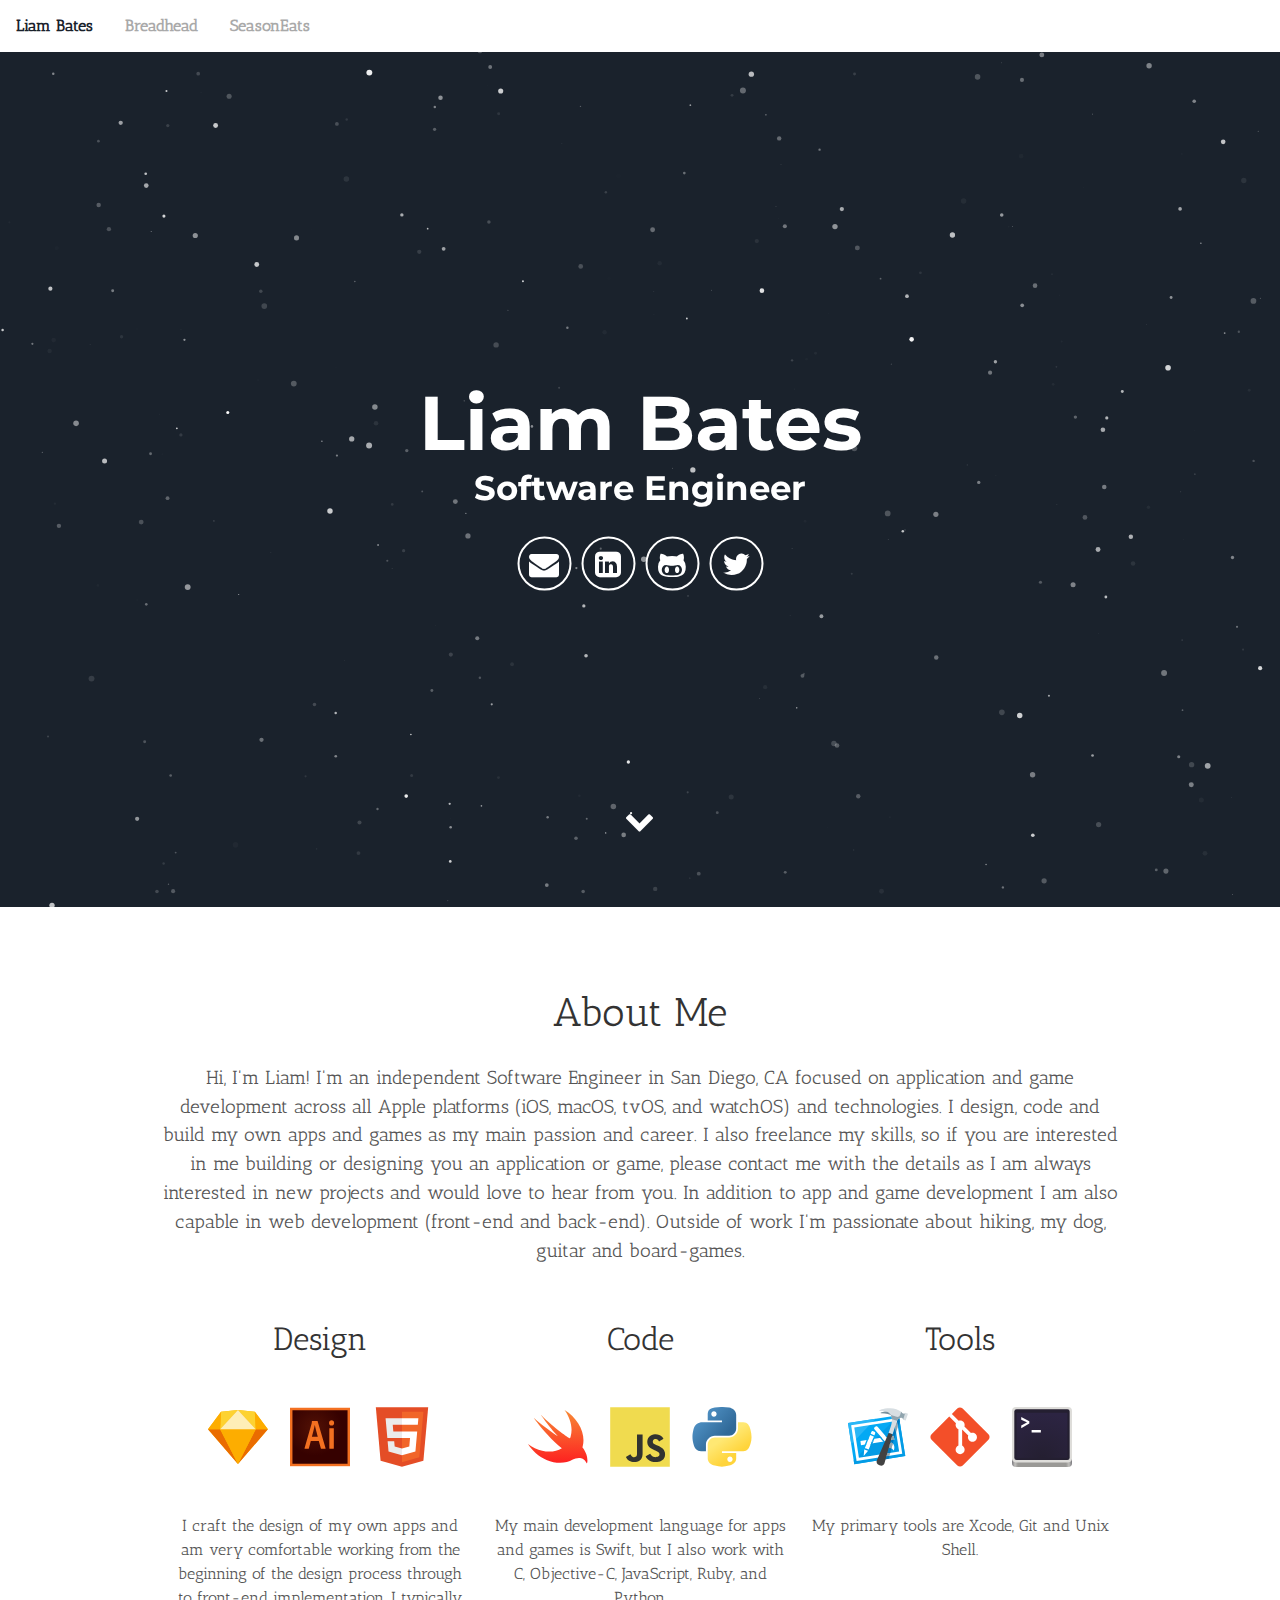
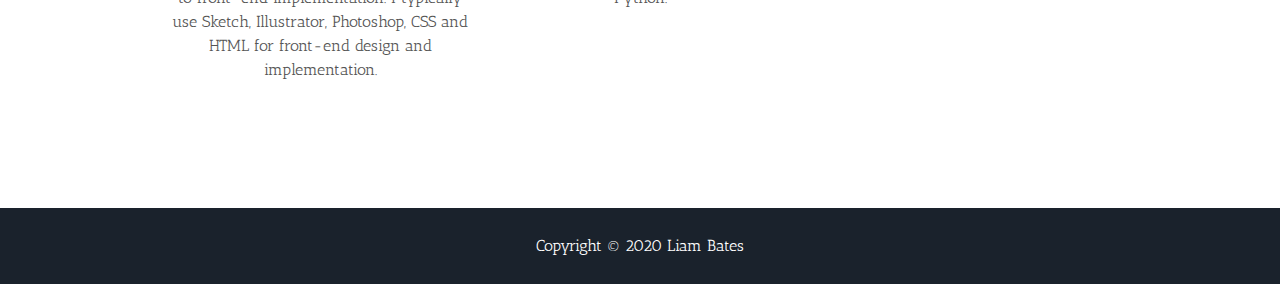
==== index.html @ 550f421d "SeasonEats added to Website" ====
<!DOCTYPE html>
<html lang="en">
   <head>
      <meta charset="utf-8">
      <meta http-equiv="X-UA-Compatible" content="IE=edge">
      <meta name="viewport" content="width=device-width, initial-scale=1">
      <title>Liam Bates</title>
      <meta name="description" content="Liam Bates Wesbite">
      <link rel="stylesheet" href="/assets/css/main.css">
      <link rel="shortcut icon" type="image/png" href="/assets/favicon.png">
      <link rel="apple-touch-icon" sizes="180x180" href="assets/apple-touch-icon.png">
   </head>
   <body>
    <div class="navbar">
      <ul>
        <li><a class="active" href="index.html">Liam Bates</a></li>
        <li><a href="breadhead.html">Breadhead</a></li>
        <li><a href="seasoneats.html">SeasonEats</a></li>
      </ul>
    </div>
      <div id="particles-js">
         <div class="header">
            <h1>
               <span class="site-title">Liam Bates</span>
               <span class="site-description">Software Engineer</span>
            </h1>
            <div class="header-icons">
               <a aria-label="Send Email" href="mailto:contact@liam-bates.com"><i class="icon fa fa-envelope"></i></a>
               <a aria-label="My LinkedIn" target="_blank" href="https://www.linkedin.com/in/liambates"><i class="icon fa fa-linkedin-square" aria-hidden="true"></i></a>
               <a aria-label="My Github" target="_blank" href="https://github.com/liam-bates"><i class="icon fa fa-github-alt" aria-hidden="true"></i></a>
               <a aria-label="My Twitter" target="_blank" href="https://twitter.com/liambates"><i class="icon fa fa-twitter" aria-hidden="true"></i></a>
            </div>
         </div>
         <a class="down" href="#about" data-scroll><i class="icon fa fa-chevron-down" aria-hidden="true"></i></a>
      </div>
      <section id="about">
         <div class="user-details">
            <h1>About Me</h1>
            <p>Hi, I'm Liam! I'm an independent Software Engineer in San Diego, CA focused on application and game development across all Apple platforms (iOS, macOS, tvOS, and watchOS) and technologies. I design, code and build my own apps and games as my main passion and career. I also freelance my skills, so if you are interested in me building or designing you an application or game, please contact me with the details as I am always interested in new projects and would love to hear from you. In addition to app and game development I am also capable in web development (front-end and back-end). Outside of work I'm passionate about hiking, my dog, guitar and board-games.</p>
         </div>
         <div class="user">
            <div class="tech">
               <h2>Design</h2>
               <object type="image/svg+xml" data="assets/svg/sketch.svg"></object>
               <object type="image/svg+xml" data="assets/svg/illustrator.svg"></object>
               <object type="image/svg+xml" data="assets/svg/html.svg"></object>
               <p>I craft the design of my own apps and am very comfortable working from the beginning of the design process through to front-end implementation. I typically use Sketch, Illustrator, Photoshop, CSS and HTML for front-end design and implementation.</p>
            </div>
            <div class="tech">
               <h2>Code</h2>
               <object type="image/svg+xml" data="assets/svg/swift.svg"></object>
               <object type="image/svg+xml" data="assets/svg/js.svg"></object>
               <object type="image/svg+xml" data="assets/svg/python.svg"></object>
               <p>My main development language for apps and games is Swift, but I also work with C, Objective-C, JavaScript, Ruby, and Python.</p>
            </div>
            <div class="tech">
               <h2>Tools</h2>
               <object type="image/svg+xml" data="assets/svg/xcode.svg"></object>
               <object type="image/svg+xml" data="assets/svg/git.svg"></object>
               <object type="image/svg+xml" data="assets/svg/terminal.svg"></object>
               <p>My primary tools are Xcode, Git and Unix Shell.</p>
            </div>
         </div>
      </section>
      <footer class="footer">
         <p>Copyright © 2020 Liam Bates</p>
      </footer>
      <script src="/assets/js/particles.min.js"></script>
      <script src="/assets/js/sweet-scroll.min.js"></script>
      <script src="/assets/js/main.js"></script>
   </body>
</html>
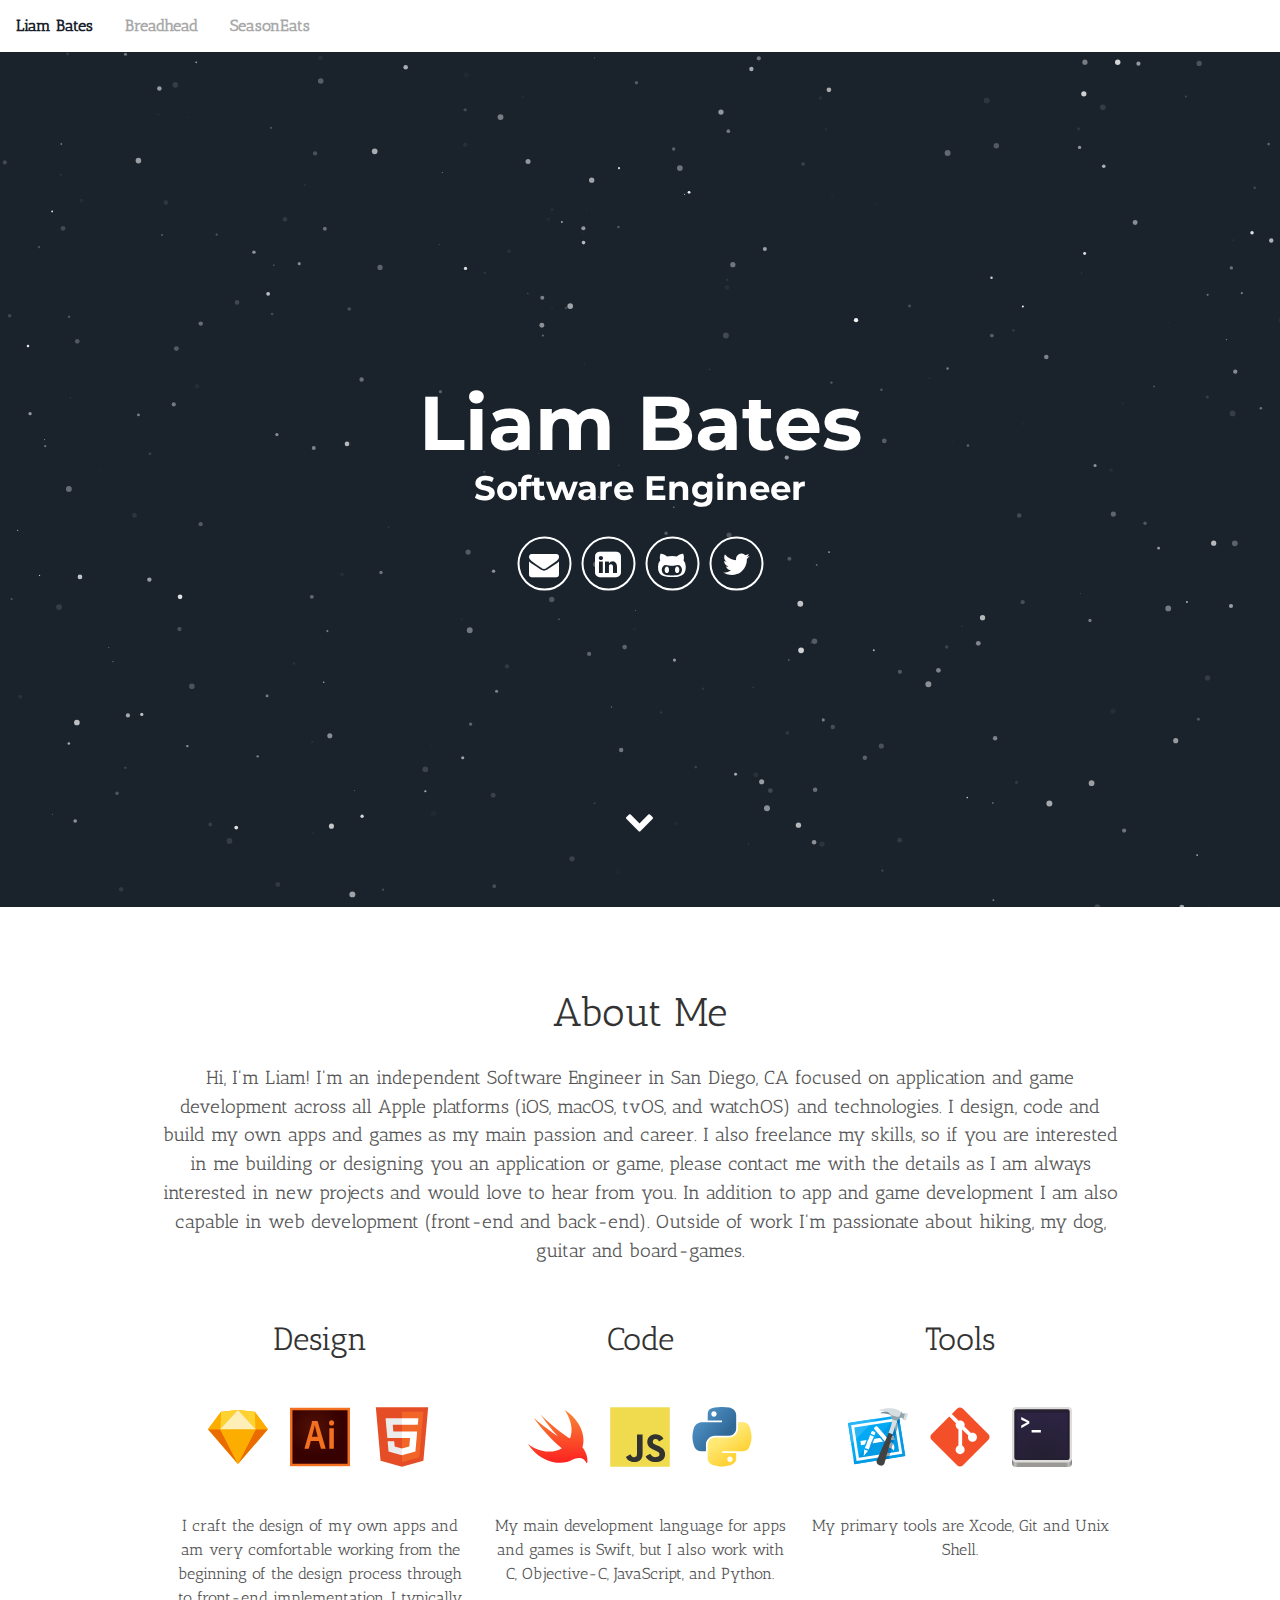
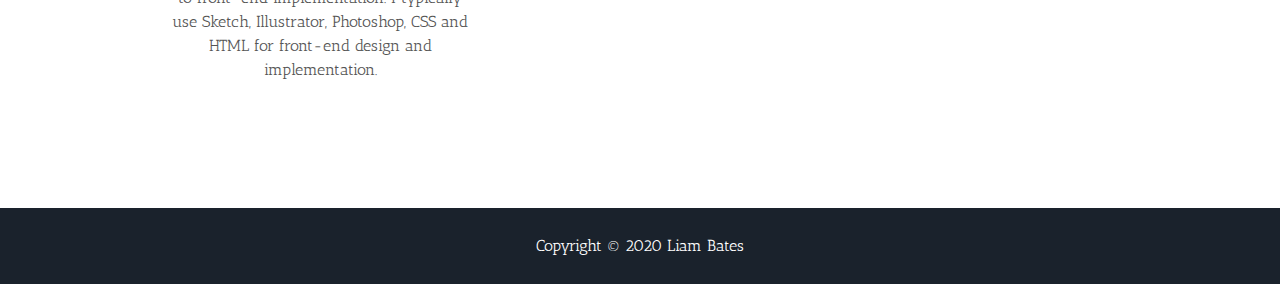
==== commit 11313a4e: "Responsive Navbar and PlantMinder privacy policy" ====
--- a/index.html
+++ b/index.html
@@ -11,13 +11,14 @@
       <link rel="apple-touch-icon" sizes="180x180" href="assets/apple-touch-icon.png">
    </head>
    <body>
-    <div class="navbar">
-      <ul>
-        <li><a class="active" href="index.html">Liam Bates</a></li>
-        <li><a href="breadhead.html">Breadhead</a></li>
-        <li><a href="seasoneats.html">SeasonEats</a></li>
-      </ul>
-    </div>
+      <div class="topnav" id="myTopnav">
+         <a class="active" href="index.html">Liam Bates</a>
+         <a href="breadhead.html">Breadhead</a>
+         <a href="seasoneats.html">SeasonEats</a>
+         <a href="javascript:void(0);" class="icon" onclick="showMenu()">
+            <i class="fa fa-bars"></i>
+         </a>
+      </div>
       <div id="particles-js">
          <div class="header">
             <h1>
@@ -51,7 +52,7 @@
                <object type="image/svg+xml" data="assets/svg/swift.svg"></object>
                <object type="image/svg+xml" data="assets/svg/js.svg"></object>
                <object type="image/svg+xml" data="assets/svg/python.svg"></object>
-               <p>My main development language for apps and games is Swift, but I also work with C, Objective-C, JavaScript, Ruby, and Python.</p>
+               <p>My main development language for apps and games is Swift, but I also work with C, Objective-C, JavaScript, and Python.</p>
             </div>
             <div class="tech">
                <h2>Tools</h2>
@@ -65,8 +66,8 @@
       <footer class="footer">
          <p>Copyright © 2020 Liam Bates</p>
       </footer>
-      <script src="/assets/js/particles.min.js"></script>
-      <script src="/assets/js/sweet-scroll.min.js"></script>
-      <script src="/assets/js/main.js"></script>
+      <script src="assets/js/particles.min.js"></script>
+      <script src="assets/js/sweet-scroll.min.js"></script>
+      <script src="assets/js/main.js"></script>
    </body>
 </html>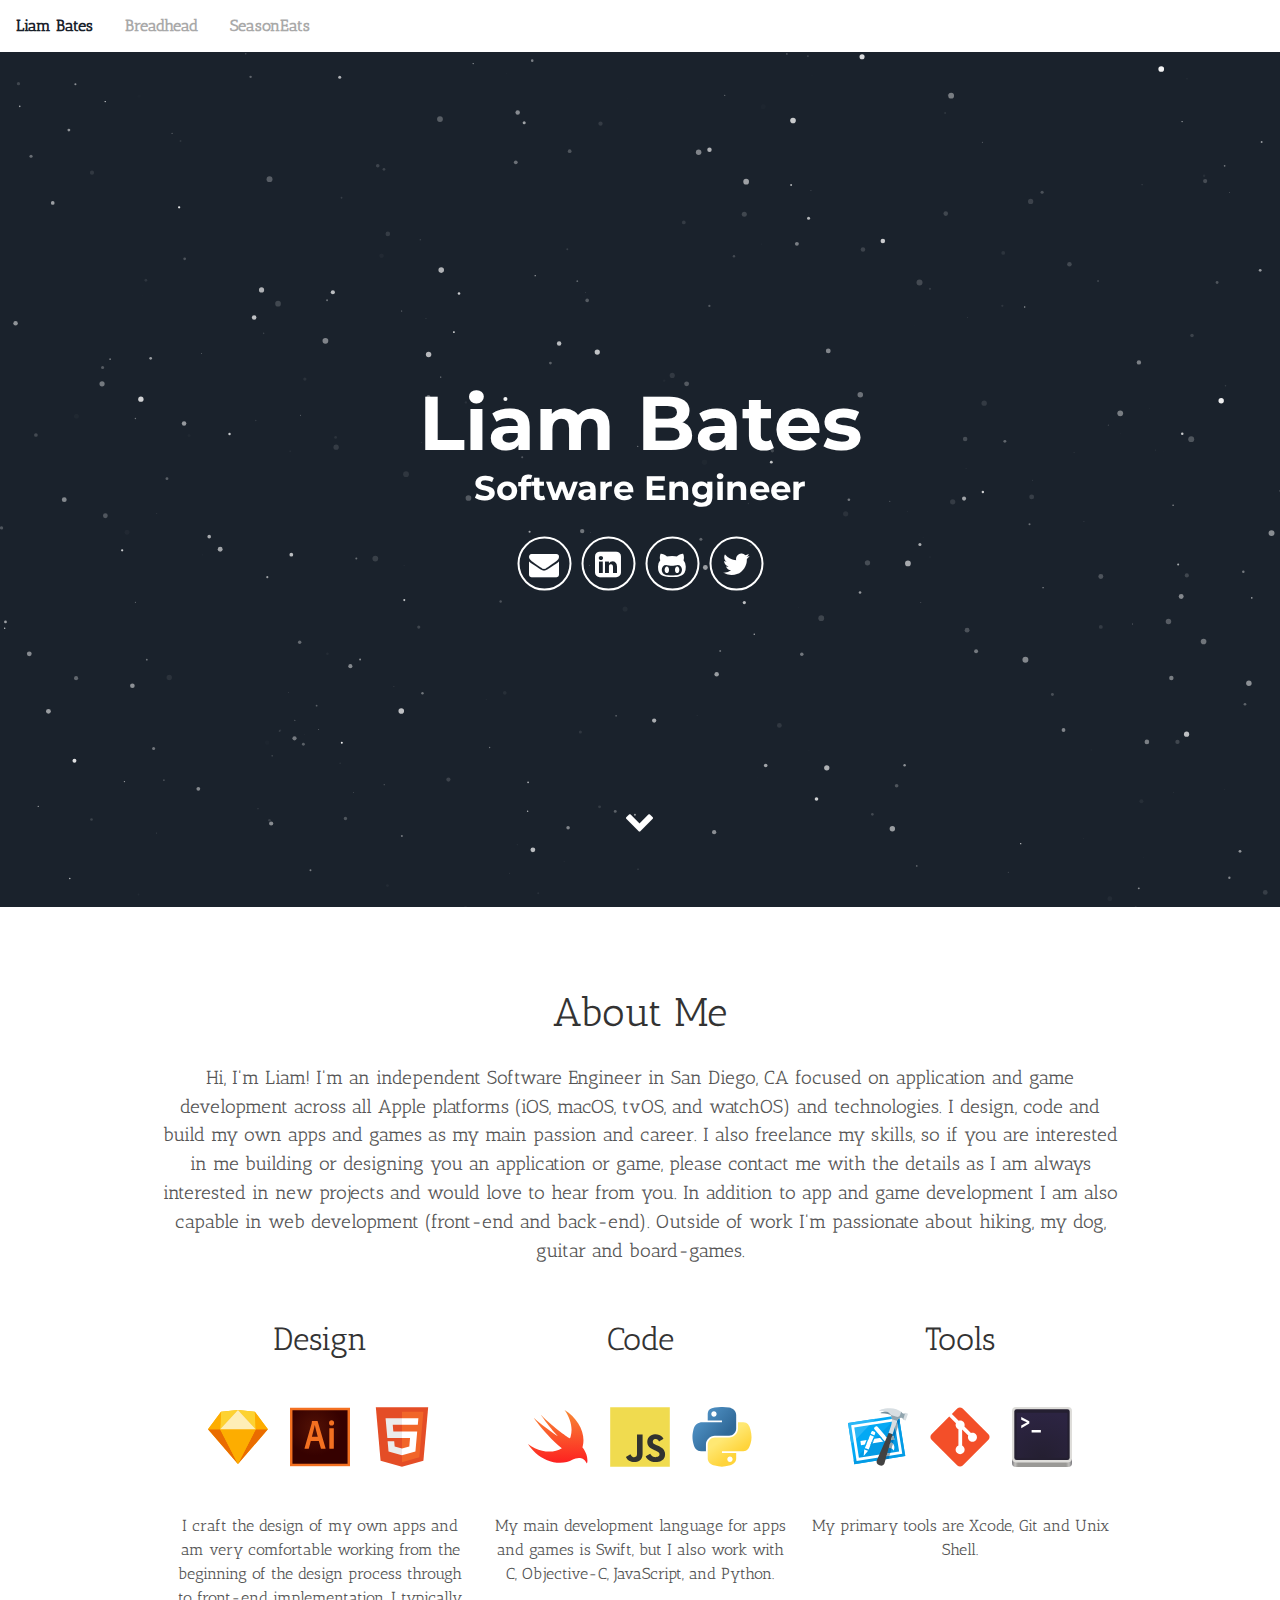
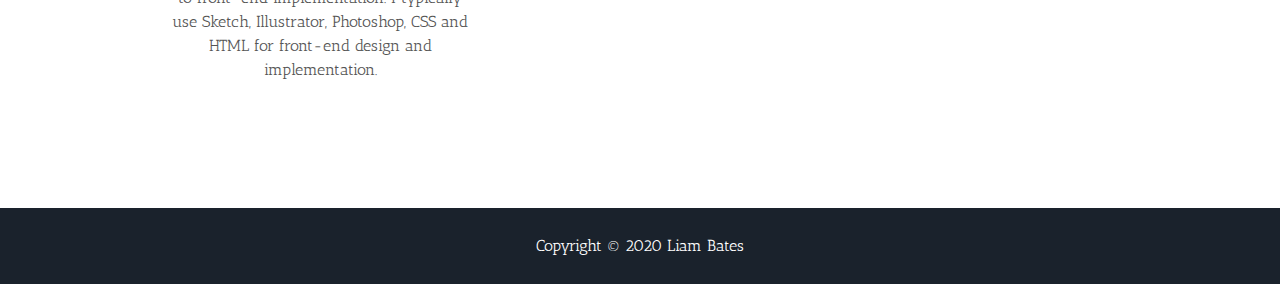
==== commit 47a862fa: "Fixed JS issue." ====
--- a/index.html
+++ b/index.html
@@ -66,6 +66,7 @@
       <footer class="footer">
          <p>Copyright © 2020 Liam Bates</p>
       </footer>
+      <script src="assets/js/show-menu.js"></script>
       <script src="assets/js/particles.min.js"></script>
       <script src="assets/js/sweet-scroll.min.js"></script>
       <script src="assets/js/main.js"></script>
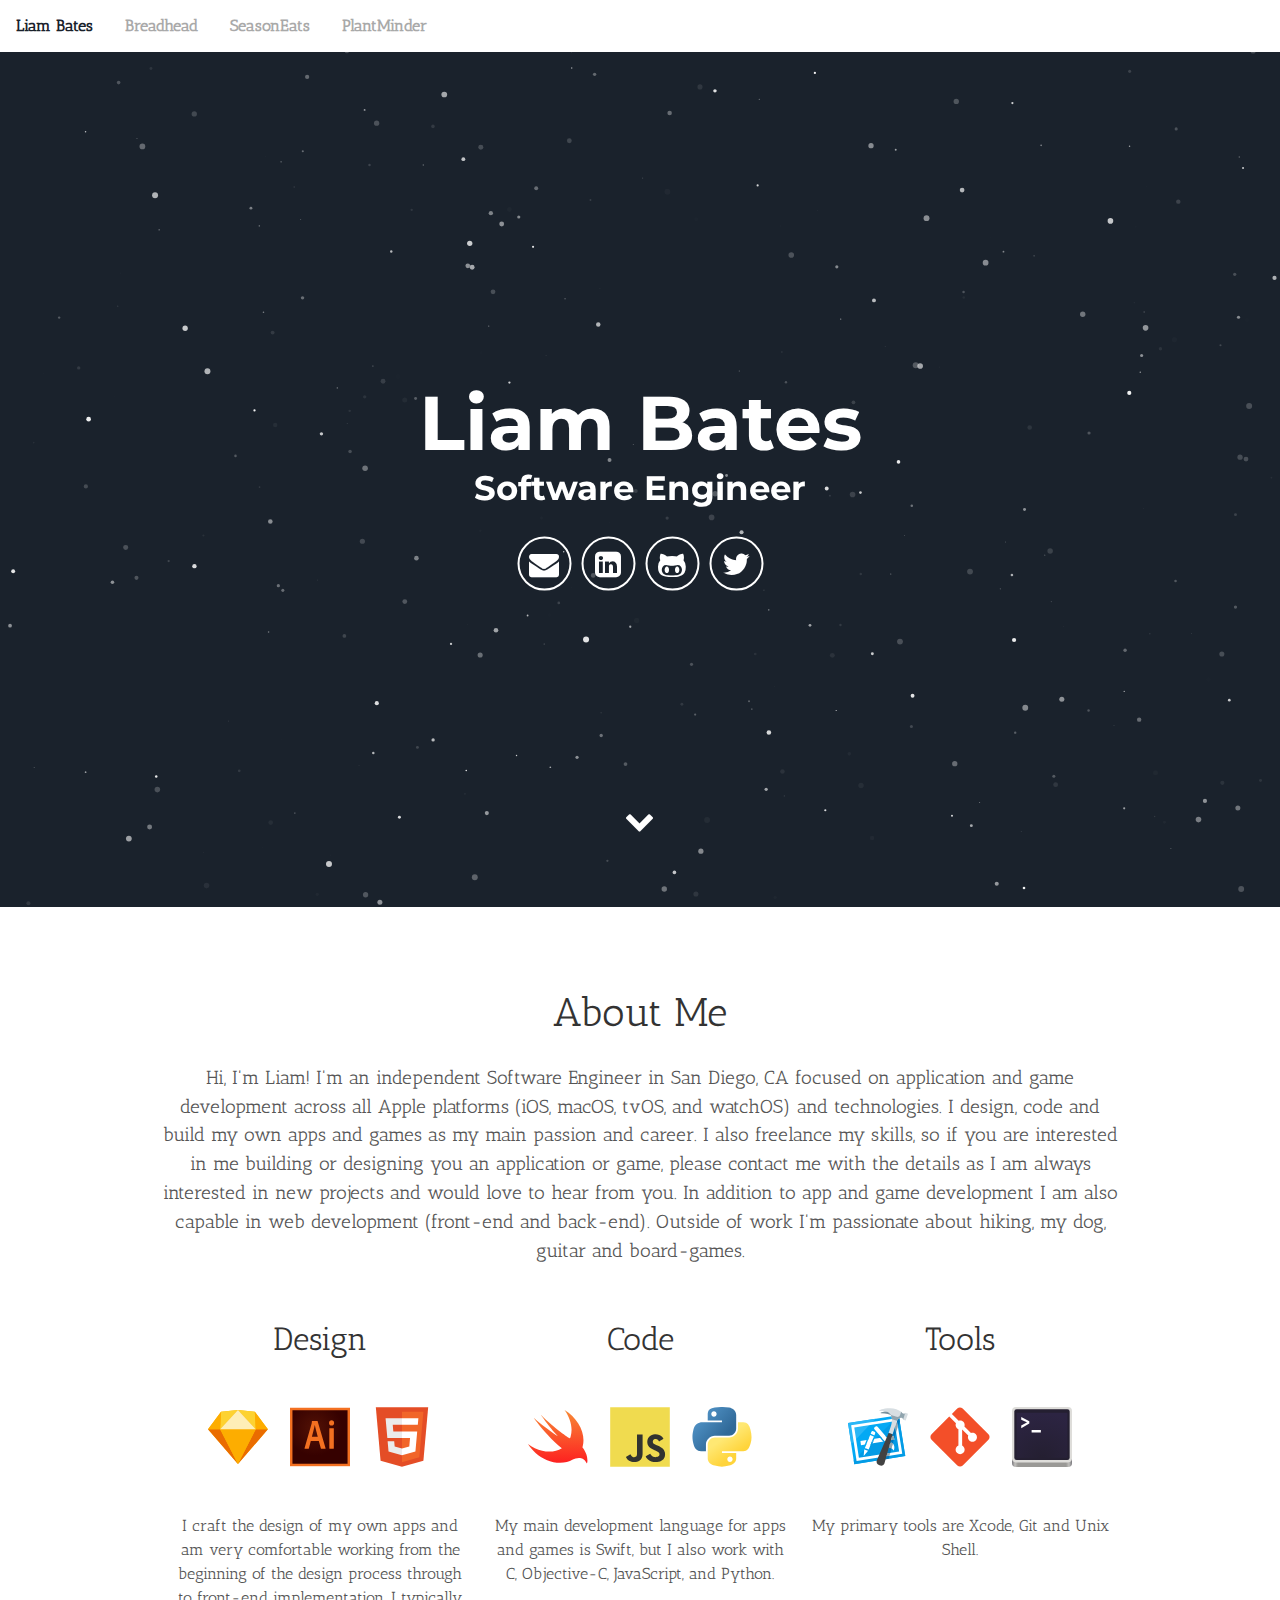
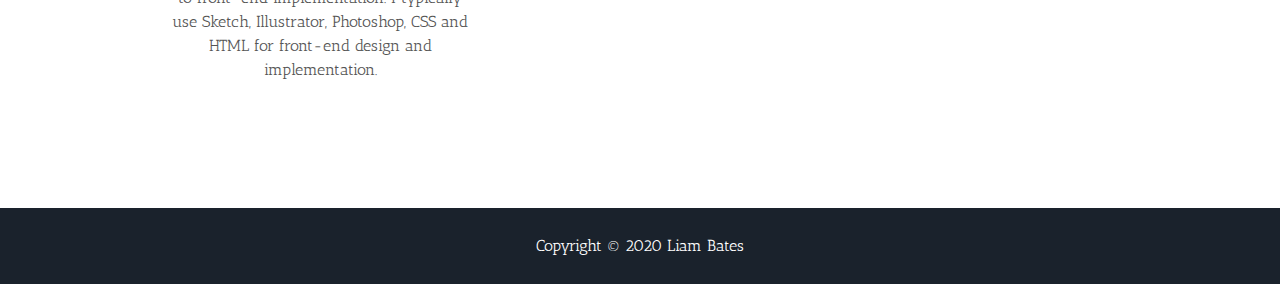
==== commit df10a867: "PlantMinder added" ====
--- a/index.html
+++ b/index.html
@@ -15,6 +15,7 @@
          <a class="active" href="index.html">Liam Bates</a>
          <a href="breadhead.html">Breadhead</a>
          <a href="seasoneats.html">SeasonEats</a>
+         <a href="plantminder.html">PlantMinder</a>
          <a href="javascript:void(0);" class="icon" onclick="showMenu()">
             <i class="fa fa-bars"></i>
          </a>
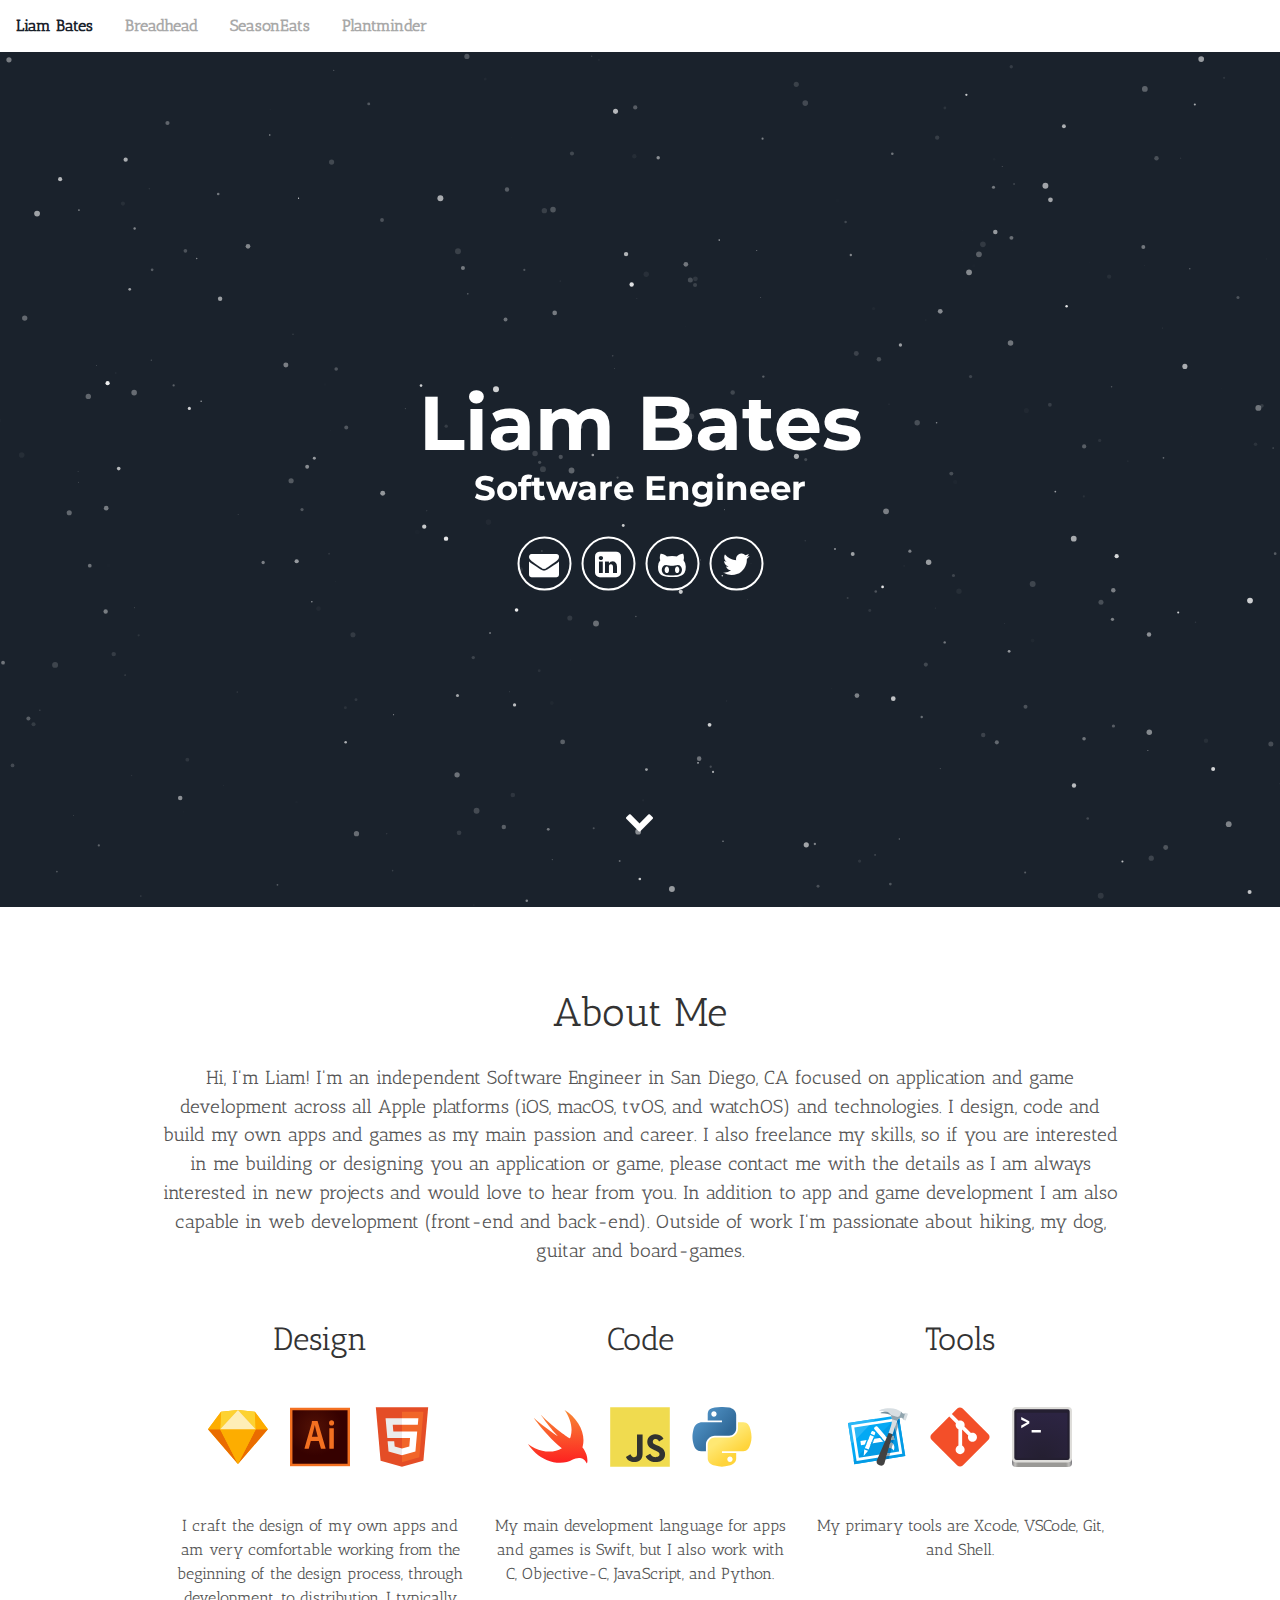
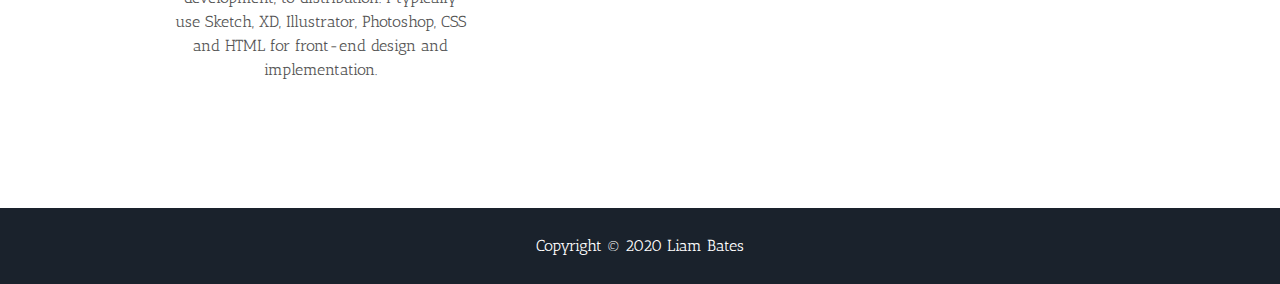
==== commit d6892e4c: "Updated HTML" ====
--- a/index.html
+++ b/index.html
@@ -15,7 +15,7 @@
          <a class="active" href="index.html">Liam Bates</a>
          <a href="breadhead.html">Breadhead</a>
          <a href="seasoneats.html">SeasonEats</a>
-         <a href="plantminder.html">PlantMinder</a>
+         <a href="plantminder.html">Plantminder</a>
          <a href="javascript:void(0);" class="icon" onclick="showMenu()">
             <i class="fa fa-bars"></i>
          </a>
@@ -46,7 +46,7 @@
                <object type="image/svg+xml" data="assets/svg/sketch.svg"></object>
                <object type="image/svg+xml" data="assets/svg/illustrator.svg"></object>
                <object type="image/svg+xml" data="assets/svg/html.svg"></object>
-               <p>I craft the design of my own apps and am very comfortable working from the beginning of the design process through to front-end implementation. I typically use Sketch, Illustrator, Photoshop, CSS and HTML for front-end design and implementation.</p>
+               <p>I craft the design of my own apps and am very comfortable working from the beginning of the design process, through development, to distribution. I typically use Sketch, XD, Illustrator, Photoshop, CSS and HTML for front-end design and implementation.</p>
             </div>
             <div class="tech">
                <h2>Code</h2>
@@ -60,7 +60,7 @@
                <object type="image/svg+xml" data="assets/svg/xcode.svg"></object>
                <object type="image/svg+xml" data="assets/svg/git.svg"></object>
                <object type="image/svg+xml" data="assets/svg/terminal.svg"></object>
-               <p>My primary tools are Xcode, Git and Unix Shell.</p>
+               <p>My primary tools are Xcode, VSCode, Git, and Shell.</p>
             </div>
          </div>
       </section>
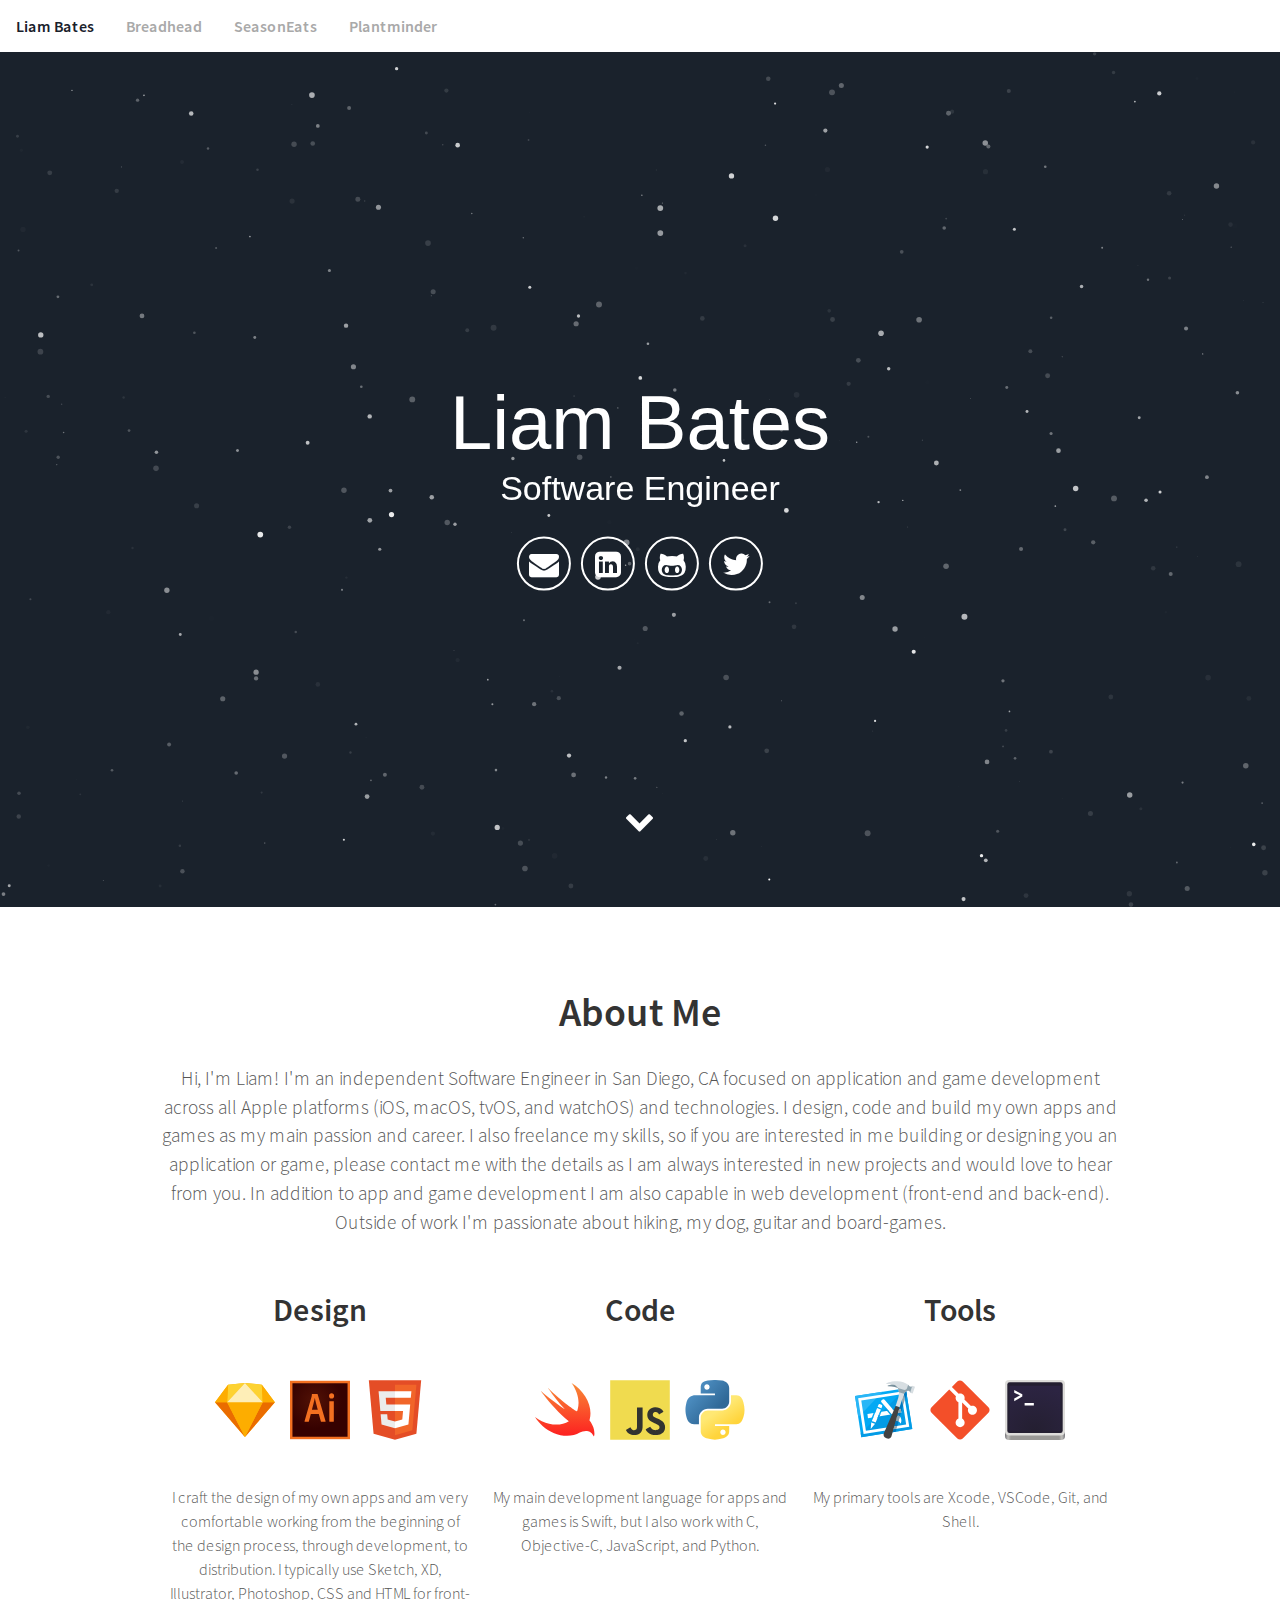
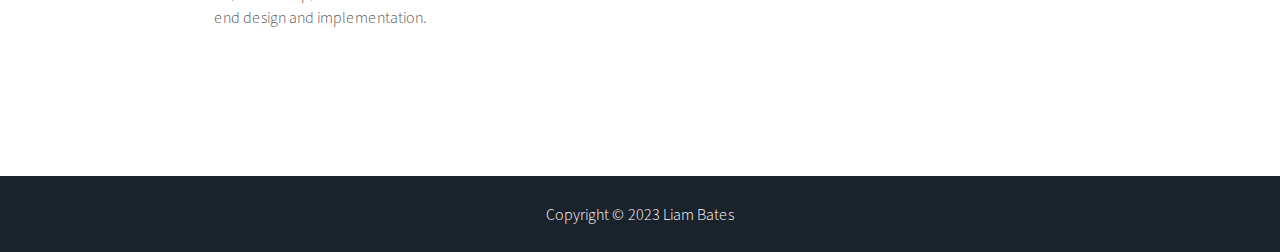
==== commit 85cb7d4b: "Updated font to Source Sans Pro" ====
--- a/index.html
+++ b/index.html
@@ -65,7 +65,7 @@
          </div>
       </section>
       <footer class="footer">
-         <p>Copyright © 2020 Liam Bates</p>
+         <p>Copyright © 2023 Liam Bates</p>
       </footer>
       <script src="assets/js/show-menu.js"></script>
       <script src="assets/js/particles.min.js"></script>
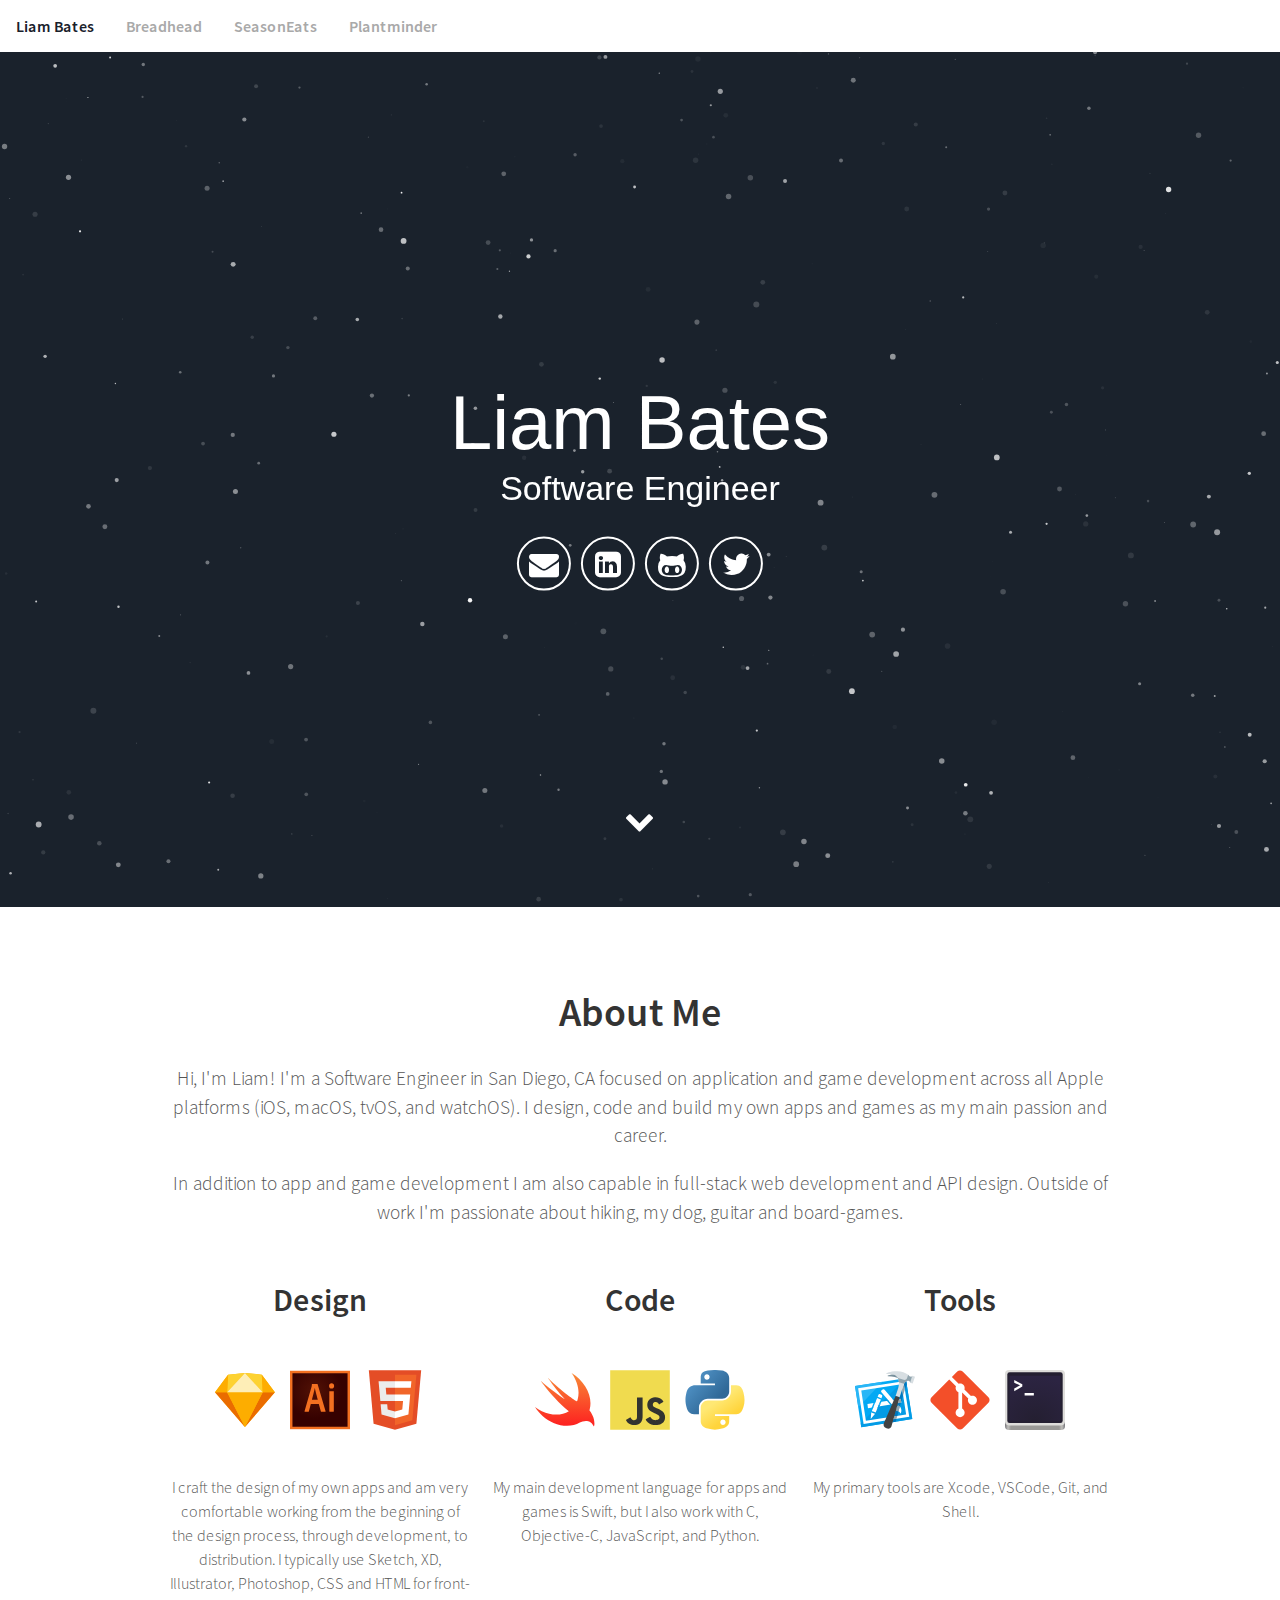
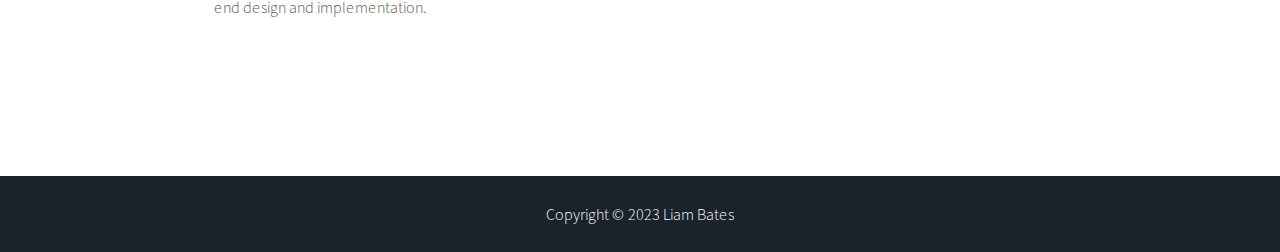
==== commit a1daf33b: "Enhanced index" ====
--- a/index.html
+++ b/index.html
@@ -38,7 +38,8 @@
       <section id="about">
          <div class="user-details">
             <h1>About Me</h1>
-            <p>Hi, I'm Liam! I'm an independent Software Engineer in San Diego, CA focused on application and game development across all Apple platforms (iOS, macOS, tvOS, and watchOS) and technologies. I design, code and build my own apps and games as my main passion and career. I also freelance my skills, so if you are interested in me building or designing you an application or game, please contact me with the details as I am always interested in new projects and would love to hear from you. In addition to app and game development I am also capable in web development (front-end and back-end). Outside of work I'm passionate about hiking, my dog, guitar and board-games.</p>
+            <p>Hi, I'm Liam! I'm a Software Engineer in San Diego, CA focused on application and game development across all Apple platforms (iOS, macOS, tvOS, and watchOS). I design, code and build my own apps and games as my main passion and career.</p>
+            <p>In addition to app and game development I am also capable in full-stack web development and API design. Outside of work I'm passionate about hiking, my dog, guitar and board-games.</p>
          </div>
          <div class="user">
             <div class="tech">
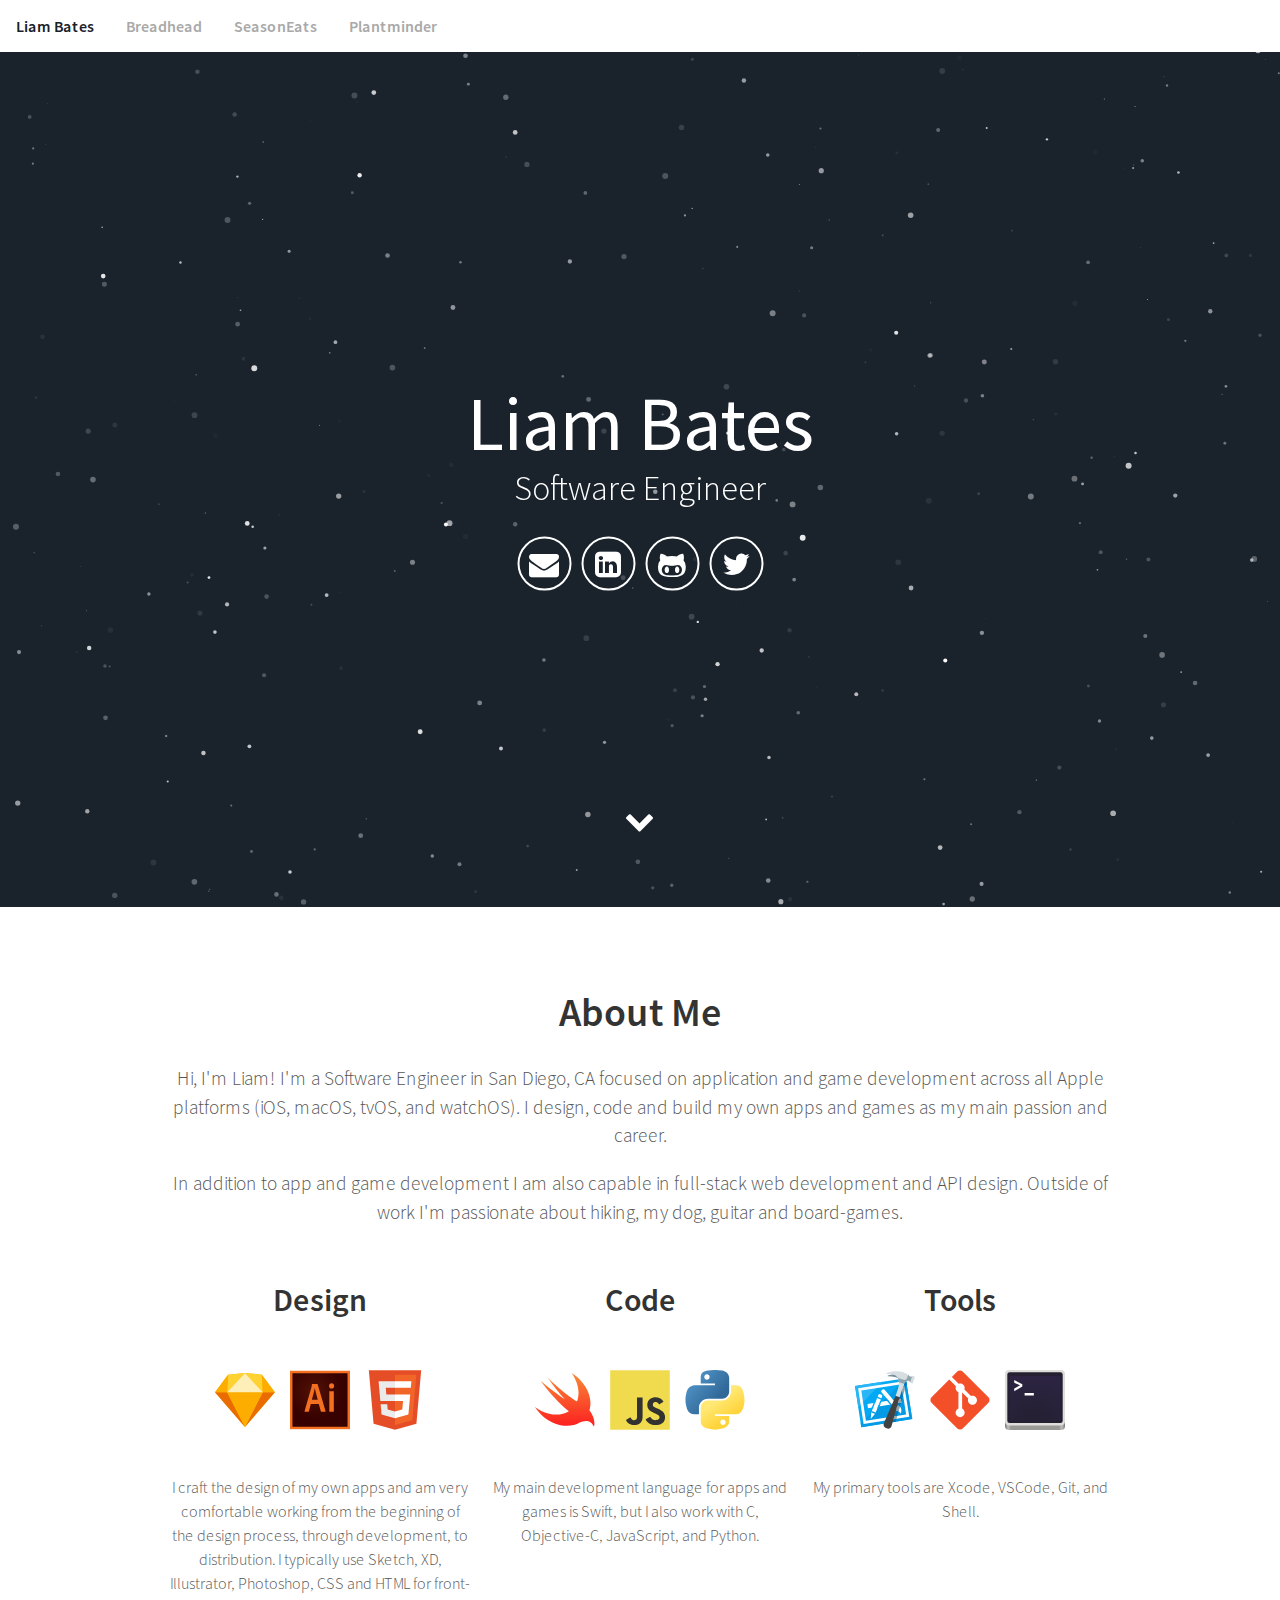
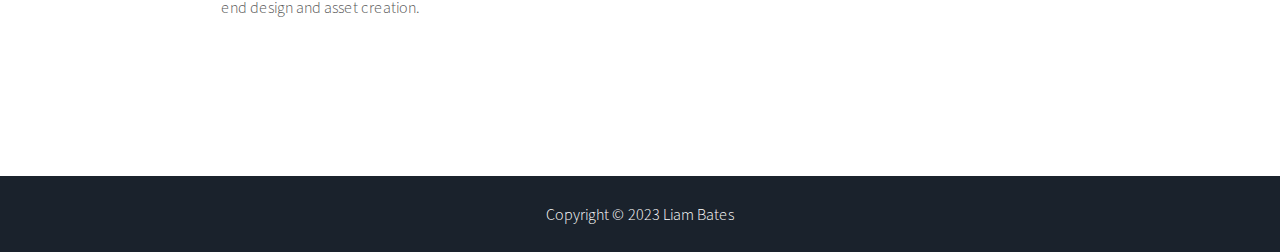
==== commit 73ce4b48: "Updated copyright" ====
--- a/index.html
+++ b/index.html
@@ -47,7 +47,7 @@
                <object type="image/svg+xml" data="assets/svg/sketch.svg"></object>
                <object type="image/svg+xml" data="assets/svg/illustrator.svg"></object>
                <object type="image/svg+xml" data="assets/svg/html.svg"></object>
-               <p>I craft the design of my own apps and am very comfortable working from the beginning of the design process, through development, to distribution. I typically use Sketch, XD, Illustrator, Photoshop, CSS and HTML for front-end design and implementation.</p>
+               <p>I craft the design of my own apps and am very comfortable working from the beginning of the design process, through development, to distribution. I typically use Sketch, XD, Illustrator, Photoshop, CSS and HTML for front-end design and asset creation.</p>
             </div>
             <div class="tech">
                <h2>Code</h2>
